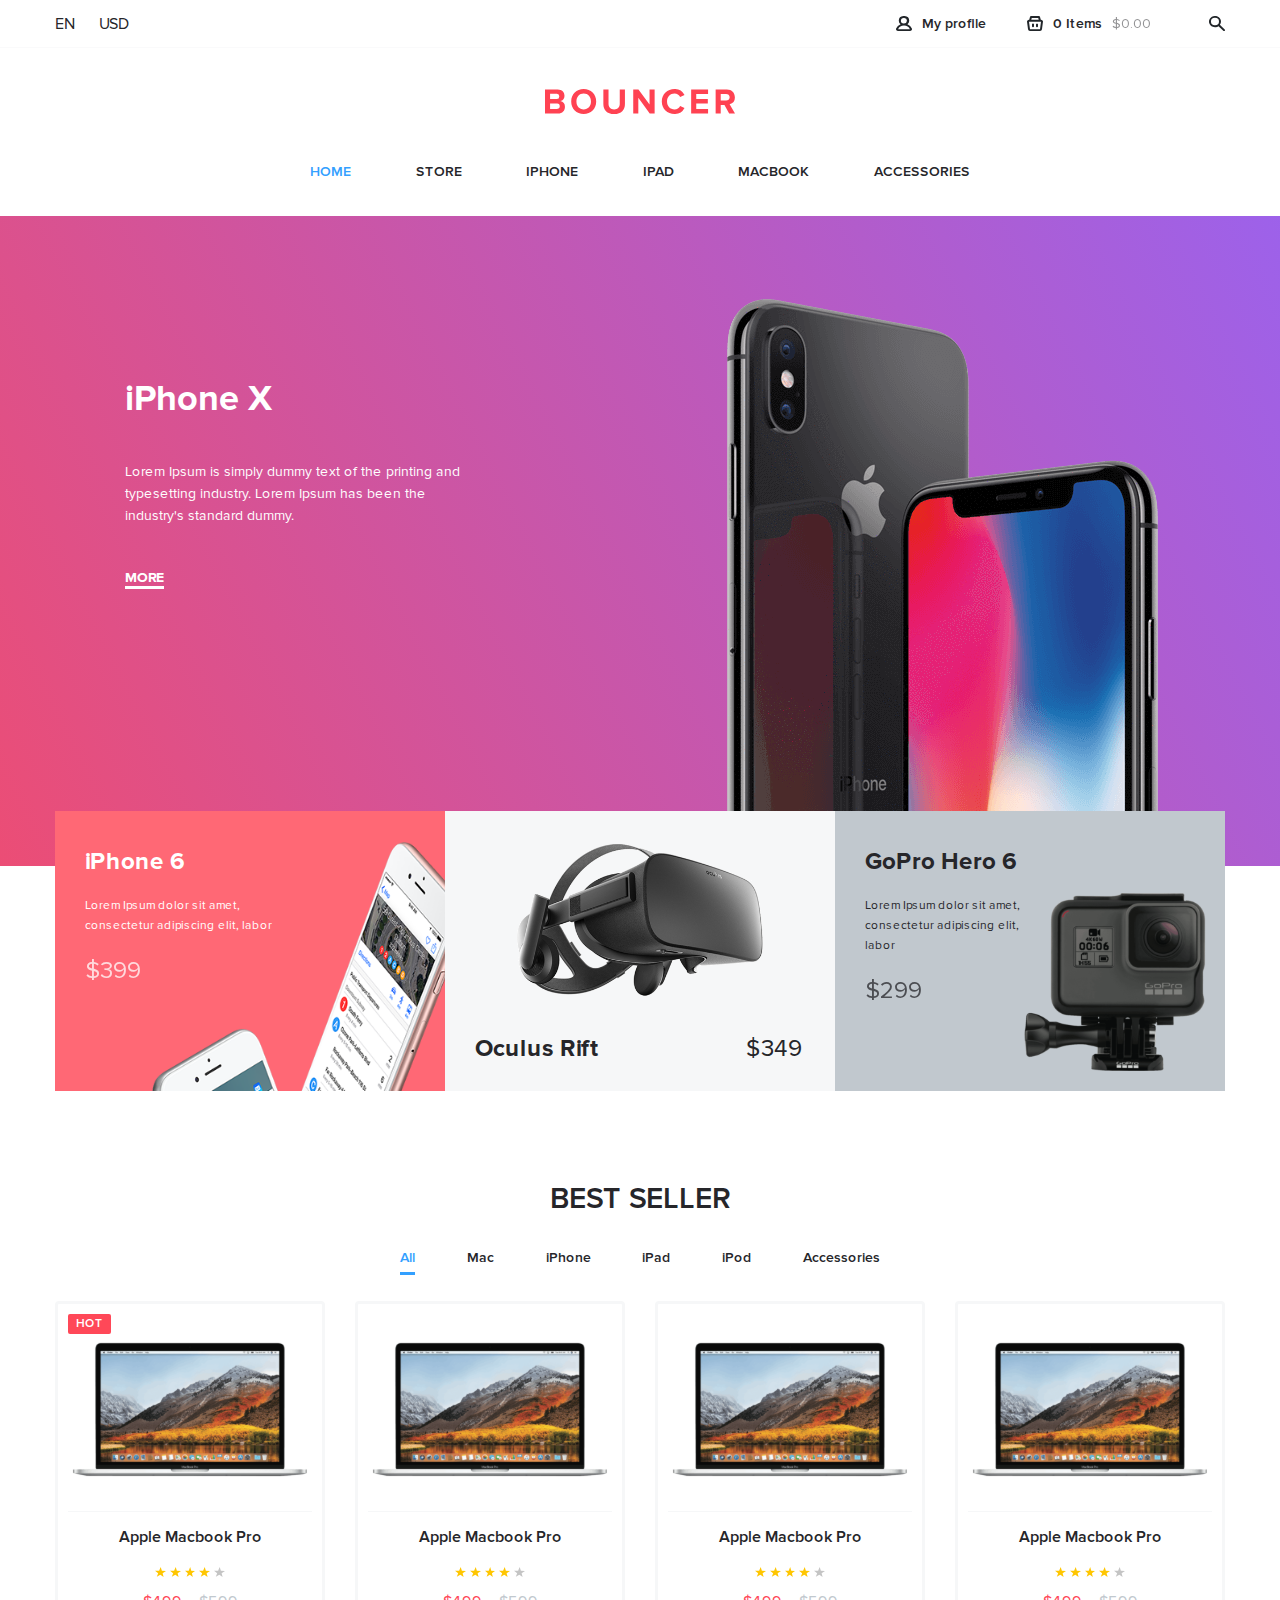
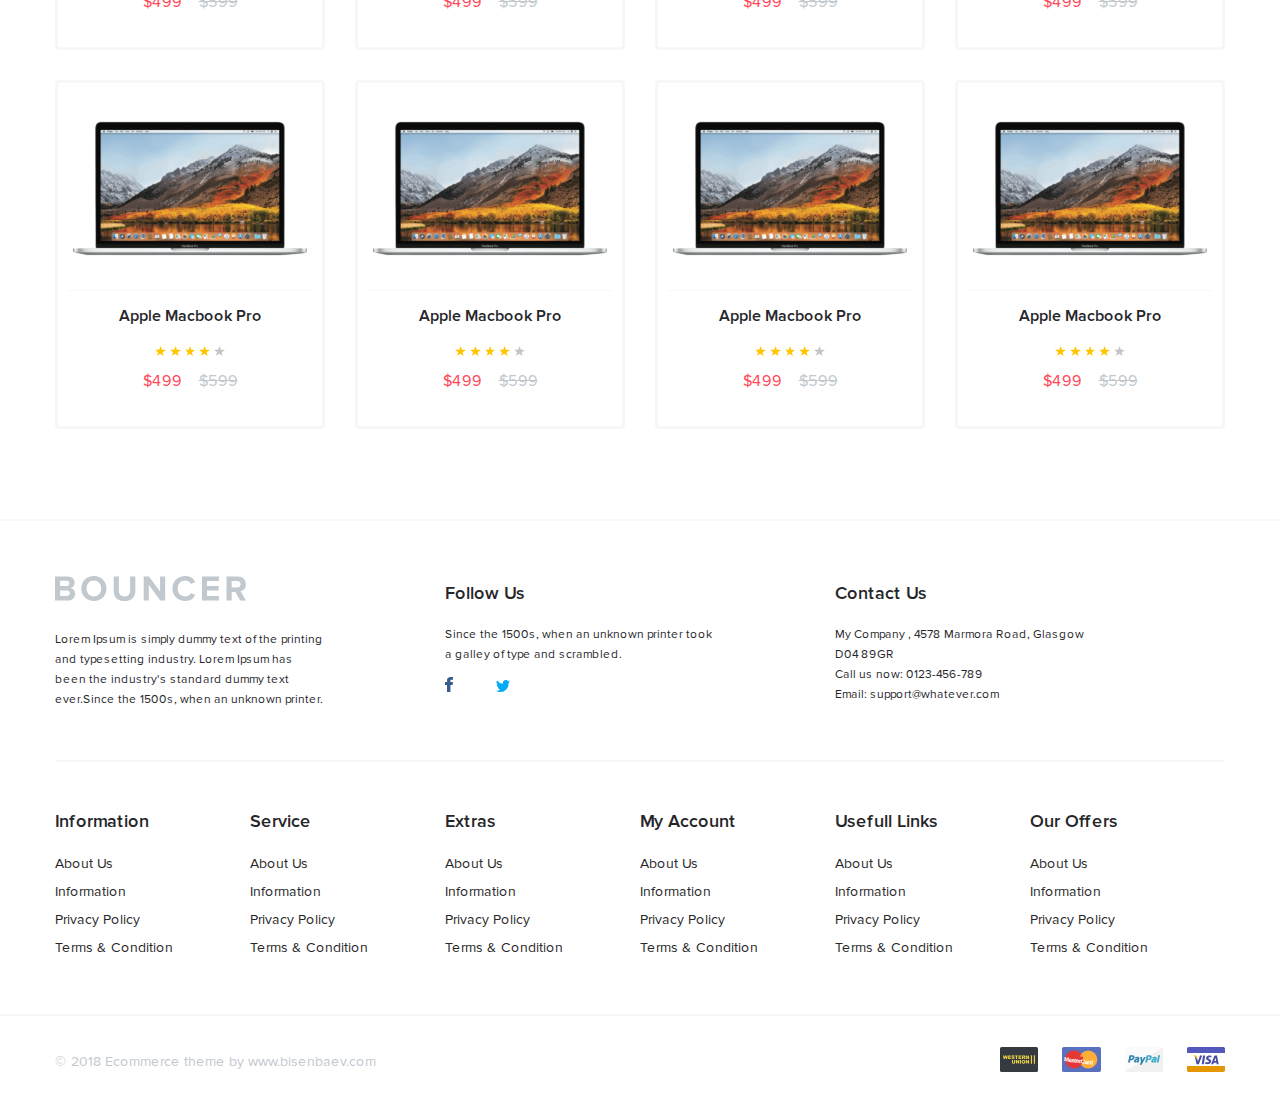
==== Bouncer/index.html @ 9f8bf2ad "bouncer done" ====
<!DOCTYPE html>
<html lang="en">

<head>
    <meta charset="UTF-8">
    <meta name="viewport" content="width=device-width, initial-scale=1.0">
    <meta http-equiv="X-UA-Compatible" content="ie=edge">
    <title>Bouncer</title>
    <link rel="stylesheet" href="styles/site.css">
</head>

<body>
    <header class="column-container">
        <div class="top-menu">
            <div class="container">
                <div class="left-controls">
                    <span class="dd">EN</span>
                    <span class="dd">USD</span>
                </div>
                <div class="right-controls flex-vertical-center">
                    <a href="#" class="profile-link flex-vertical-center font-semibold">
                        <img src="./img/Без названия (1).svg">
                        <span>My profile</span>
                    </a>
                    <div class="cart-controls flex-vertical-center">
                        <a href="#" class="cart-link flex-vertical-center font-semibold">
                            <img src="./img/Без названия (2).svg">
                            <span>0 Items</span>
                        </a>
                        <span class="cart-total">$0.00</span>
                    </div>
                    <img src="./img/Без названия.svg">
                </div>
            </div>
        </div>
        <div class="logo-and-nav-container column-container">
            <img src="./img/logo.svg" alt="">
            <nav class="flex-container">
                <a href="#" class="nav-link active">Home</a>
                <a href="#" class="nav-link">Store</a>
                <a href="#" class="nav-link">iPhone</a>
                <a href="#" class="nav-link">iPad</a>
                <a href="#" class="nav-link">MacBook</a>
                <a href="#" class="nav-link">Accessories</a>
            </nav>
        </div>
    </header>
    <section class="carousel-section">
        <div class="container flex-container">
            <div class="slide-description">
                <div class="slide-title">iPhone X</div>
                <div class="slide-text">Lorem Ipsum is simply dummy text of the printing and typesetting industry. Lorem
                    Ipsum has been the industry's standard dummy.</div>
                <a href="#" class="slide-link">MORE</a>
            </div>
            <img src="./img/mask group.svg" alt="">
        </div>
    </section>
    <section class="top-gadgets-section">
        <div class="container flex-container">
            <a href="#" class="gadget-card">
                <div class="card-title">iPhone 6</div>
                <div class="card-text">Lorem Ipsum dolor sit amet, consectetur adipiscing elit, labor</div>
                <div class="price">$399</div>
                <img class="card-image" src="./img/pic small.svg" alt="">
            </a>
            <a href="#" class="gadget-card">
                <img class="card-image" src="./img/oculus.svg" alt="">

                <div class="card-text">
                    <div class="card-title">Oculus Rift</div>
                    <div class="price">$349</div>
                </div>
            </a>
            <a href="#" class="gadget-card">
                <div class="card-title">GoPro Hero 6</div>
                <div class="card-text">Lorem Ipsum dolor sit amet, consectetur adipiscing elit, labor</div>
                <div class="price">$299</div>
                <img class="card-image" src="./img/gopro.svg" alt="">
            </a>
        </div>
    </section>
    <section class="best-seller-section">
        <div class="container">
            <div class="bs-title">Best Seller</div>
            <div class="bs-links">
                <a href="#" class="bs-link active">All</a>
                <a href="#" class="bs-link">Mac</a>
                <a href="#" class="bs-link">iPhone</a>
                <a href="#" class="bs-link">iPad</a>
                <a href="#" class="bs-link">iPod</a>
                <a href="#" class="bs-link">Accessories</a>
            </div>
            <div class="bs-products">
                <div class="product-card hot">
                    <div class="product-img-container">
                        <img class="product-img" src="./img/macbook.svg" alt="">
                        <div class="product-controls">
                            <button type="button" class="product-control">
                                <img src="./img/hearts.svg">
                            </button>
                            <button type="button" class="product-control">
                                <img src="./img/cart_2.svg">
                            </button>
                        </div>
                    </div>
                    <div class="product-name">Apple Macbook Pro</div>
                    <div class="rating">
                        <img src="./img/star_copy_4.svg" alt="" class="star active">
                        <img src="./img/star_copy_4.svg" alt="" class="star active">
                        <img src="./img/star_copy_4.svg" alt="" class="star active">
                        <img src="./img/star_copy_4.svg" alt="" class="star active">
                        <img src="./img/star_copy_4.svg" alt="" class="star">
                    </div>
                    <div class="price">
                        <span class="current-price">$499</span>
                        <span class="old-price">$599</span>
                    </div>
                </div>
                <div class="product-card">
                    <div class="product-img-container">
                        <img class="product-img" src="./img/macbook.svg" alt="">
                        <div class="product-controls">
                            <button type="button" class="product-control">
                                <img src="./img/hearts.svg">
                            </button>
                            <button type="button" class="product-control">
                                <img src="./img/cart_2.svg">
                            </button>
                        </div>
                    </div>
                    <div class="product-name">Apple Macbook Pro</div>
                    <div class="rating">
                        <img src="./img/star_copy_4.svg" alt="" class="star active">
                        <img src="./img/star_copy_4.svg" alt="" class="star active">
                        <img src="./img/star_copy_4.svg" alt="" class="star active">
                        <img src="./img/star_copy_4.svg" alt="" class="star active">
                        <img src="./img/star_copy_4.svg" alt="" class="star">
                    </div>
                    <div class="price">
                        <span class="current-price">$499</span>
                        <span class="old-price">$599</span>
                    </div>
                </div>
                <div class="product-card">
                    <div class="product-img-container">
                        <img class="product-img" src="./img/macbook.svg" alt="">
                        <div class="product-controls">
                            <button type="button" class="product-control">
                                <img src="./img/hearts.svg">
                            </button>
                            <button type="button" class="product-control">
                                <img src="./img/cart_2.svg">
                            </button>
                        </div>
                    </div>
                    <div class="product-name">Apple Macbook Pro</div>
                    <div class="rating">
                        <img src="./img/star_copy_4.svg" alt="" class="star active">
                        <img src="./img/star_copy_4.svg" alt="" class="star active">
                        <img src="./img/star_copy_4.svg" alt="" class="star active">
                        <img src="./img/star_copy_4.svg" alt="" class="star active">
                        <img src="./img/star_copy_4.svg" alt="" class="star">
                    </div>
                    <div class="price">
                        <span class="current-price">$499</span>
                        <span class="old-price">$599</span>
                    </div>
                </div>
                <div class="product-card">
                    <div class="product-img-container">
                        <img class="product-img" src="./img/macbook.svg" alt="">
                        <div class="product-controls">
                            <button type="button" class="product-control">
                                <img src="./img/hearts.svg">
                            </button>
                            <button type="button" class="product-control">
                                <img src="./img/cart_2.svg">
                            </button>
                        </div>
                    </div>
                    <div class="product-name">Apple Macbook Pro</div>
                    <div class="rating">
                        <img src="./img/star_copy_4.svg" alt="" class="star active">
                        <img src="./img/star_copy_4.svg" alt="" class="star active">
                        <img src="./img/star_copy_4.svg" alt="" class="star active">
                        <img src="./img/star_copy_4.svg" alt="" class="star active">
                        <img src="./img/star_copy_4.svg" alt="" class="star">
                    </div>
                    <div class="price">
                        <span class="current-price">$499</span>
                        <span class="old-price">$599</span>
                    </div>
                </div>
                <div class="product-card">
                    <div class="product-img-container">
                        <img class="product-img" src="./img/macbook.svg" alt="">
                        <div class="product-controls">
                            <button type="button" class="product-control">
                                <img src="./img/hearts.svg">
                            </button>
                            <button type="button" class="product-control">
                                <img src="./img/cart_2.svg">
                            </button>
                        </div>
                    </div>
                    <div class="product-name">Apple Macbook Pro</div>
                    <div class="rating">
                        <img src="./img/star_copy_4.svg" alt="" class="star active">
                        <img src="./img/star_copy_4.svg" alt="" class="star active">
                        <img src="./img/star_copy_4.svg" alt="" class="star active">
                        <img src="./img/star_copy_4.svg" alt="" class="star active">
                        <img src="./img/star_copy_4.svg" alt="" class="star">
                    </div>
                    <div class="price">
                        <span class="current-price">$499</span>
                        <span class="old-price">$599</span>
                    </div>
                </div>
                <div class="product-card">
                    <div class="product-img-container">
                        <img class="product-img" src="./img/macbook.svg" alt="">
                        <div class="product-controls">
                            <button type="button" class="product-control">
                                <img src="./img/hearts.svg">
                            </button>
                            <button type="button" class="product-control">
                                <img src="./img/cart_2.svg">
                            </button>
                        </div>
                    </div>
                    <div class="product-name">Apple Macbook Pro</div>
                    <div class="rating">
                        <img src="./img/star_copy_4.svg" alt="" class="star active">
                        <img src="./img/star_copy_4.svg" alt="" class="star active">
                        <img src="./img/star_copy_4.svg" alt="" class="star active">
                        <img src="./img/star_copy_4.svg" alt="" class="star active">
                        <img src="./img/star_copy_4.svg" alt="" class="star">
                    </div>
                    <div class="price">
                        <span class="current-price">$499</span>
                        <span class="old-price">$599</span>
                    </div>
                </div>
                <div class="product-card">
                    <div class="product-img-container">
                        <img class="product-img" src="./img/macbook.svg" alt="">
                        <div class="product-controls">
                            <button type="button" class="product-control">
                                <img src="./img/hearts.svg">
                            </button>
                            <button type="button" class="product-control">
                                <img src="./img/cart_2.svg">
                            </button>
                        </div>
                    </div>
                    <div class="product-name">Apple Macbook Pro</div>
                    <div class="rating">
                        <img src="./img/star_copy_4.svg" alt="" class="star active">
                        <img src="./img/star_copy_4.svg" alt="" class="star active">
                        <img src="./img/star_copy_4.svg" alt="" class="star active">
                        <img src="./img/star_copy_4.svg" alt="" class="star active">
                        <img src="./img/star_copy_4.svg" alt="" class="star">
                    </div>
                    <div class="price">
                        <span class="current-price">$499</span>
                        <span class="old-price">$599</span>
                    </div>
                </div>
                <div class="product-card">
                    <div class="product-img-container">
                        <img class="product-img" src="./img/macbook.svg" alt="">
                        <div class="product-controls">
                            <button type="button" class="product-control">
                                <img src="./img/hearts.svg">
                            </button>
                            <button type="button" class="product-control">
                                <img src="./img/cart_2.svg">
                            </button>
                        </div>
                    </div>
                    <div class="product-name">Apple Macbook Pro</div>
                    <div class="rating">
                        <img src="./img/star_copy_4.svg" alt="" class="star active">
                        <img src="./img/star_copy_4.svg" alt="" class="star active">
                        <img src="./img/star_copy_4.svg" alt="" class="star active">
                        <img src="./img/star_copy_4.svg" alt="" class="star active">
                        <img src="./img/star_copy_4.svg" alt="" class="star">
                    </div>
                    <div class="price">
                        <span class="current-price">$499</span>
                        <span class="old-price">$599</span>
                    </div>
                </div>
            </div>
        </div>
    </section>
    <footer class="footer">
        <div class="container">
        <div class="footer-general">
            <div class="footer-general-item">
                <img src="./img/logogrey.svg" alt="">
                <p class="item-text">Lorem Ipsum is simply dummy text of the printing and typesetting industry. Lorem Ipsum has been the industry's standard dummy text ever.Since the 1500s, when an unknown printer.</p>
            </div>
            <div class="footer-general-item">
                <span class="footer-title">Follow Us</span>
                <p class="item-text">Since the 1500s, when an unknown printer took a galley of type and scrambled.</p>
                <img class="social-icon" src="./img/facebook.svg" alt="">
                <img class="social-icon" src="./img/twitter.svg" alt="">
            </div>
            <div class="footer-general-item">
                <span class="footer-title">Contact Us</span>
                <p class="item-text">My Company , 4578 Marmora Road, Glasgow <br>
                        D04 89GR <br>
                        Call us now: 0123-456-789 <br>
                        Email: support@whatever.com</p>
            </div>
        </div>
        <div class="footer-links">
            <div class="link-column">
                <div class="column-title">Information</div>
                <div class="column-links">
                    <a href="#">About Us</a>
                    <a href="#">Information</a>
                    <a href="#">Privacy Policy</a>
                    <a href="#">Terms & Condition</a>
                </div>
            </div>
            <div class="link-column">
                <div class="column-title">Service</div>
                <div class="column-links">
                        <a href="#">About Us</a>
                        <a href="#">Information</a>
                        <a href="#">Privacy Policy</a>
                        <a href="#">Terms & Condition</a>
                    </div>
            </div>
            <div class="link-column">
                <div class="column-title">Extras</div>
                <div class="column-links">
                        <a href="#">About Us</a>
                        <a href="#">Information</a>
                        <a href="#">Privacy Policy</a>
                        <a href="#">Terms & Condition</a>
                    </div>
            </div>
            <div class="link-column">
                <div class="column-title">My Account</div>
                <div class="column-links">
                        <a href="#">About Us</a>
                        <a href="#">Information</a>
                        <a href="#">Privacy Policy</a>
                        <a href="#">Terms & Condition</a>
                    </div>
            </div>
            <div class="link-column">
                <div class="column-title">Usefull Links</div>
                <div class="column-links">
                        <a href="#">About Us</a>
                        <a href="#">Information</a>
                        <a href="#">Privacy Policy</a>
                        <a href="#">Terms & Condition</a>
                    </div>
            </div>
            <div class="link-column">
                <div class="column-title">Our Offers</div>
                <div class="column-links">
                        <a href="#">About Us</a>
                        <a href="#">Information</a>
                        <a href="#">Privacy Policy</a>
                        <a href="#">Terms & Condition</a>
                    </div>
            </div>
        
        
        </div>
    </div>
    </footer>

    <div class="credits">
        <div class="container credits-container">
            <span class="copyright">© 2018 Ecommerce theme by www.bisenbaev.com</span>
            <div class="pay-logos">
                <img src="./img/Western-union.svg">
                <img src="./img/Master Card.svg">
                <img src="./img/Paypal.svg">
                <img src="./img/Visa.svg">
            </div>
        </div>
    </div>
</body>

</html>
---- Bouncer/styles/site.css ----
@font-face {
  font-family: 'Proxima Nova Rg';
  src: url("../fonts/ProximaNova-Regular.eot");
  src: local("Proxima Nova Regular"), local("ProximaNova-Regular"), url("../fonts/ProximaNova-Regular.eot?#iefix") format("embedded-opentype"), url("../fonts/ProximaNova-Regular.woff") format("woff"), url("../fonts/fonts/ProximaNova-Regular.ttf") format("truetype");
  font-weight: normal;
  font-style: normal;
}

@font-face {
  font-family: 'Proxima Nova Rg';
  src: url("../fonts/ProximaNova-Semibold.eot");
  src: local("Proxima Nova Semibold"), local("ProximaNova-Semibold"), url("../fonts/ProximaNova-Semibold.eot?#iefix") format("embedded-opentype"), url("../fonts/ProximaNova-Semibold.woff") format("woff"), url("../fonts/ProximaNova-Semibold.ttf") format("truetype");
  font-weight: 600;
  font-style: normal;
}

@font-face {
  font-family: 'Proxima Nova Rg';
  src: url("../fonts/ProximaNova-Bold.eot");
  src: local("Proxima Nova Condensed Bold"), local("ProximaNova-Bold"), url("../fonts/ProximaNova-Bold.eot?#iefix") format("embedded-opentype"), url("../fonts/ProximaNova-Bold.woff") format("woff"), url("../fonts/ProximaNova-Bold.ttf") format("truetype");
  font-weight: bold;
  font-style: normal;
}

* {
  -webkit-box-sizing: border-box;
          box-sizing: border-box;
}

.container {
  max-width: 1170px;
  margin: 0 auto;
}

body {
  font-family: 'Proxima Nova Rg';
  margin: 0;
  color: #26262A;
}

.font-bold, .carousel-section .slide-title, .carousel-section .slide-link, .gadget-card:nth-child(2n) .card-text .card-title, .gadget-card .card-title {
  font-weight: bold;
}

.font-semibold, .nav-link, .bs-title, .bs-link, .product-card.hot:after, .product-card .product-name, .footer-title, .column-title {
  font-weight: 600;
}

.flex-container, .column-container, .flex-vertical-center {
  display: -webkit-box;
  display: -ms-flexbox;
  display: flex;
}

.column-container {
  -webkit-box-orient: vertical;
  -webkit-box-direction: normal;
      -ms-flex-direction: column;
          flex-direction: column;
}

.flex-vertical-center {
  -webkit-box-align: center;
      -ms-flex-align: center;
          align-items: center;
}

header {
  height: 216px;
}

.top-menu {
  height: 48px;
  border-bottom: 1px solid #FAFAFB;
}

.top-menu .container {
  display: -webkit-box;
  display: -ms-flexbox;
  display: flex;
  -webkit-box-pack: justify;
      -ms-flex-pack: justify;
          justify-content: space-between;
  -webkit-box-align: center;
      -ms-flex-align: center;
          align-items: center;
  height: 100%;
}

.top-menu .dd:first-child {
  margin-right: 20px;
}

.profile-link,
.cart-link {
  font-size: 14px;
  text-decoration: none;
  color: #26262A;
  margin-right: 41px;
}

.profile-link > img,
.cart-link > img {
  margin-right: 10px;
}

.cart-controls {
  margin-right: 58px;
}

.cart-link {
  margin-right: 0;
}

.cart-total {
  opacity: .5;
  margin-left: 10px;
  font-size: 14px;
}

.logo-and-nav-container {
  -webkit-box-flex: 1;
      -ms-flex-positive: 1;
          flex-grow: 1;
  -webkit-box-align: center;
      -ms-flex-align: center;
          align-items: center;
  -webkit-box-pack: justify;
      -ms-flex-pack: justify;
          justify-content: space-between;
  padding-top: 41px;
  padding-bottom: 36px;
}

nav {
  width: 660px;
  -webkit-box-pack: justify;
      -ms-flex-pack: justify;
          justify-content: space-between;
}

.nav-link {
  text-decoration: none;
  text-transform: uppercase;
  font-size: 14px;
  color: #26262A;
}

.nav-link.active, .nav-link:hover {
  color: #33A0FF;
}

@font-face {
  font-family: 'Proxima Nova Rg';
  src: url("../fonts/ProximaNova-Regular.eot");
  src: local("Proxima Nova Regular"), local("ProximaNova-Regular"), url("../fonts/ProximaNova-Regular.eot?#iefix") format("embedded-opentype"), url("../fonts/ProximaNova-Regular.woff") format("woff"), url("../fonts/fonts/ProximaNova-Regular.ttf") format("truetype");
  font-weight: normal;
  font-style: normal;
}

@font-face {
  font-family: 'Proxima Nova Rg';
  src: url("../fonts/ProximaNova-Semibold.eot");
  src: local("Proxima Nova Semibold"), local("ProximaNova-Semibold"), url("../fonts/ProximaNova-Semibold.eot?#iefix") format("embedded-opentype"), url("../fonts/ProximaNova-Semibold.woff") format("woff"), url("../fonts/ProximaNova-Semibold.ttf") format("truetype");
  font-weight: 600;
  font-style: normal;
}

@font-face {
  font-family: 'Proxima Nova Rg';
  src: url("../fonts/ProximaNova-Bold.eot");
  src: local("Proxima Nova Condensed Bold"), local("ProximaNova-Bold"), url("../fonts/ProximaNova-Bold.eot?#iefix") format("embedded-opentype"), url("../fonts/ProximaNova-Bold.woff") format("woff"), url("../fonts/ProximaNova-Bold.ttf") format("truetype");
  font-weight: bold;
  font-style: normal;
}

* {
  -webkit-box-sizing: border-box;
          box-sizing: border-box;
}

.container {
  max-width: 1170px;
  margin: 0 auto;
}

body {
  font-family: 'Proxima Nova Rg';
  margin: 0;
  color: #26262A;
}

.font-bold, .carousel-section .slide-title, .carousel-section .slide-link, .gadget-card:nth-child(2n) .card-text .card-title, .gadget-card .card-title {
  font-weight: bold;
}

.font-semibold, .nav-link, .bs-title, .bs-link, .product-card.hot:after, .product-card .product-name, .footer-title, .column-title {
  font-weight: 600;
}

.flex-container, .column-container, .flex-vertical-center {
  display: -webkit-box;
  display: -ms-flexbox;
  display: flex;
}

.column-container {
  -webkit-box-orient: vertical;
  -webkit-box-direction: normal;
      -ms-flex-direction: column;
          flex-direction: column;
}

.flex-vertical-center {
  -webkit-box-align: center;
      -ms-flex-align: center;
          align-items: center;
}

.carousel-section {
  height: 650px;
  background-image: linear-gradient(63deg, #ff4858 -25%, #8f65ff 118%);
}

.carousel-section .container {
  -webkit-box-pack: justify;
      -ms-flex-pack: justify;
          justify-content: space-between;
  padding-left: 70px;
  padding-right: 35px;
}

.carousel-section .slide-description {
  padding-top: 161px;
  color: white;
}

.carousel-section .slide-title {
  font-size: 36px;
}

.carousel-section .slide-text {
  margin: 40px 0;
  line-height: 22px;
  font-size: 14px;
}

.carousel-section .slide-link {
  text-decoration: none;
  line-height: 22px;
  font-size: 14px;
  color: white;
  border-bottom: 3px solid white;
}

@font-face {
  font-family: 'Proxima Nova Rg';
  src: url("../fonts/ProximaNova-Regular.eot");
  src: local("Proxima Nova Regular"), local("ProximaNova-Regular"), url("../fonts/ProximaNova-Regular.eot?#iefix") format("embedded-opentype"), url("../fonts/ProximaNova-Regular.woff") format("woff"), url("../fonts/fonts/ProximaNova-Regular.ttf") format("truetype");
  font-weight: normal;
  font-style: normal;
}

@font-face {
  font-family: 'Proxima Nova Rg';
  src: url("../fonts/ProximaNova-Semibold.eot");
  src: local("Proxima Nova Semibold"), local("ProximaNova-Semibold"), url("../fonts/ProximaNova-Semibold.eot?#iefix") format("embedded-opentype"), url("../fonts/ProximaNova-Semibold.woff") format("woff"), url("../fonts/ProximaNova-Semibold.ttf") format("truetype");
  font-weight: 600;
  font-style: normal;
}

@font-face {
  font-family: 'Proxima Nova Rg';
  src: url("../fonts/ProximaNova-Bold.eot");
  src: local("Proxima Nova Condensed Bold"), local("ProximaNova-Bold"), url("../fonts/ProximaNova-Bold.eot?#iefix") format("embedded-opentype"), url("../fonts/ProximaNova-Bold.woff") format("woff"), url("../fonts/ProximaNova-Bold.ttf") format("truetype");
  font-weight: bold;
  font-style: normal;
}

* {
  -webkit-box-sizing: border-box;
          box-sizing: border-box;
}

.container {
  max-width: 1170px;
  margin: 0 auto;
}

body {
  font-family: 'Proxima Nova Rg';
  margin: 0;
  color: #26262A;
}

.font-bold, .carousel-section .slide-title, .carousel-section .slide-link, .gadget-card:nth-child(2n) .card-text .card-title, .gadget-card .card-title {
  font-weight: bold;
}

.font-semibold, .nav-link, .bs-title, .bs-link, .product-card.hot:after, .product-card .product-name, .footer-title, .column-title {
  font-weight: 600;
}

.flex-container, .column-container, .flex-vertical-center {
  display: -webkit-box;
  display: -ms-flexbox;
  display: flex;
}

.column-container {
  -webkit-box-orient: vertical;
  -webkit-box-direction: normal;
      -ms-flex-direction: column;
          flex-direction: column;
}

.flex-vertical-center {
  -webkit-box-align: center;
      -ms-flex-align: center;
          align-items: center;
}

.top-gadgets-section {
  margin-top: -55px;
}

.top-gadgets-section .container {
  -webkit-box-pack: center;
      -ms-flex-pack: center;
          justify-content: center;
}

.gadget-card {
  width: 390px;
  height: 280px;
  background-color: #F6F7F8;
  color: #26262A;
  text-decoration: none;
  padding-top: 36px;
  padding-left: 30px;
  position: relative;
}

.gadget-card:first-child {
  background-color: #FF6875;
  color: white;
}

.gadget-card:first-child .card-text {
  width: 220px;
}

.gadget-card:first-child .card-image {
  position: absolute;
  right: 0;
  bottom: 0;
}

.gadget-card:first-child .price {
  opacity: .75;
}

.gadget-card:nth-child(2n) .card-image {
  position: absolute;
  right: 34px;
  top: -52px;
}

.gadget-card:nth-child(2n) .card-text {
  position: absolute;
  bottom: 12px;
  left: 30px;
  display: -webkit-box;
  display: -ms-flexbox;
  display: flex;
  right: 33px;
}

.gadget-card:nth-child(2n) .card-text .price {
  margin-left: auto;
}

.gadget-card:last-child {
  background-color: #C1C8CE;
}

.gadget-card:last-child .card-text {
  width: 160px;
}

.gadget-card:last-child .price {
  opacity: .75;
}

.gadget-card:last-child .card-image {
  position: absolute;
  left: 144px;
  bottom: 20px;
}

.gadget-card .card-title {
  font-size: 24px;
}

.gadget-card .card-text {
  font-size: 12px;
  line-height: 20px;
  margin: 20px 0;
}

.gadget-card .price {
  font-size: 24px;
}

@font-face {
  font-family: 'Proxima Nova Rg';
  src: url("../fonts/ProximaNova-Regular.eot");
  src: local("Proxima Nova Regular"), local("ProximaNova-Regular"), url("../fonts/ProximaNova-Regular.eot?#iefix") format("embedded-opentype"), url("../fonts/ProximaNova-Regular.woff") format("woff"), url("../fonts/fonts/ProximaNova-Regular.ttf") format("truetype");
  font-weight: normal;
  font-style: normal;
}

@font-face {
  font-family: 'Proxima Nova Rg';
  src: url("../fonts/ProximaNova-Semibold.eot");
  src: local("Proxima Nova Semibold"), local("ProximaNova-Semibold"), url("../fonts/ProximaNova-Semibold.eot?#iefix") format("embedded-opentype"), url("../fonts/ProximaNova-Semibold.woff") format("woff"), url("../fonts/ProximaNova-Semibold.ttf") format("truetype");
  font-weight: 600;
  font-style: normal;
}

@font-face {
  font-family: 'Proxima Nova Rg';
  src: url("../fonts/ProximaNova-Bold.eot");
  src: local("Proxima Nova Condensed Bold"), local("ProximaNova-Bold"), url("../fonts/ProximaNova-Bold.eot?#iefix") format("embedded-opentype"), url("../fonts/ProximaNova-Bold.woff") format("woff"), url("../fonts/ProximaNova-Bold.ttf") format("truetype");
  font-weight: bold;
  font-style: normal;
}

* {
  -webkit-box-sizing: border-box;
          box-sizing: border-box;
}

.container {
  max-width: 1170px;
  margin: 0 auto;
}

body {
  font-family: 'Proxima Nova Rg';
  margin: 0;
  color: #26262A;
}

.font-bold, .carousel-section .slide-title, .carousel-section .slide-link, .gadget-card:nth-child(2n) .card-text .card-title, .gadget-card .card-title {
  font-weight: bold;
}

.font-semibold, .nav-link, .bs-title, .bs-link, .product-card.hot:after, .product-card .product-name, .footer-title, .column-title {
  font-weight: 600;
}

.flex-container, .column-container, .flex-vertical-center {
  display: -webkit-box;
  display: -ms-flexbox;
  display: flex;
}

.column-container {
  -webkit-box-orient: vertical;
  -webkit-box-direction: normal;
      -ms-flex-direction: column;
          flex-direction: column;
}

.flex-vertical-center {
  -webkit-box-align: center;
      -ms-flex-align: center;
          align-items: center;
}

.best-seller-section {
  margin: 90px 0;
}

.bs-title {
  font-size: 30px;
  line-height: 36px;
  text-transform: uppercase;
  text-align: center;
  margin-bottom: 27px;
}

.bs-links {
  width: 480px;
  text-align: center;
  margin: 0 auto 26px;
  display: -webkit-box;
  display: -ms-flexbox;
  display: flex;
  -webkit-box-pack: justify;
      -ms-flex-pack: justify;
          justify-content: space-between;
}

.bs-link {
  color: #26262A;
  font-size: 14px;
  line-height: 2;
  text-decoration: none;
}

.bs-link.active, .bs-link:hover {
  color: #33A0FF;
  border-bottom: 3px solid #33A0FF;
}

.bs-products {
  display: -ms-grid;
  display: grid;
  -ms-grid-columns: (270px)[4];
      grid-template-columns: repeat(4, 270px);
  grid-auto-rows: 349px;
  grid-gap: 30px;
}

.product-card {
  border: 3px solid #f6f7f8;
  border-radius: 4px;
  padding: 10px;
  text-align: center;
  position: relative;
}

.product-card.hot:after {
  content: 'Hot';
  position: absolute;
  top: 10px;
  left: 10px;
  display: -webkit-inline-box;
  display: -ms-inline-flexbox;
  display: inline-flex;
  -webkit-box-align: center;
      -ms-flex-align: center;
          align-items: center;
  -webkit-box-pack: center;
      -ms-flex-pack: center;
          justify-content: center;
  background: #ff4858;
  color: #fff;
  text-transform: uppercase;
  font-size: 12px;
  line-height: 1.67;
  border-radius: 2px;
  padding: 0 8px;
}

.product-card .product-img-container {
  position: relative;
  padding: 19px 0 20px;
  border-bottom: 1px solid #f6f7f8;
}

.product-card .product-img-container .product-controls {
  opacity: 0;
  position: absolute;
  top: 0;
  left: 0;
  bottom: 0;
  right: 0;
  display: -webkit-box;
  display: -ms-flexbox;
  display: flex;
  -webkit-box-pack: center;
      -ms-flex-pack: center;
          justify-content: center;
  -webkit-box-align: center;
      -ms-flex-align: center;
          align-items: center;
}

.product-card .product-img-container .product-controls .product-control {
  cursor: pointer;
  border: 2px solid rgba(51, 160, 255, 0.25);
  background: none;
  width: 46px;
  height: 46px;
  border-radius: 50%;
  display: -webkit-inline-box;
  display: -ms-inline-flexbox;
  display: inline-flex;
  -webkit-box-align: center;
      -ms-flex-align: center;
          align-items: center;
  -webkit-box-pack: center;
      -ms-flex-pack: center;
          justify-content: center;
}

.product-card .product-img-container .product-controls .product-control + .product-control {
  margin-left: 10px;
}

.product-card .product-img-container:hover .product-img {
  opacity: 0.1;
}

.product-card .product-img-container:hover .product-controls {
  opacity: 1;
}

.product-card .product-name {
  padding: 15px 0px;
}

.product-card .star:not(.active) {
  -webkit-filter: grayscale(1);
          filter: grayscale(1);
}

.product-card .price {
  font-size: 16px;
  line-height: 21px;
  padding: 10px 0;
}

.product-card .price .current-price {
  color: #ff4858;
}

.product-card .price .old-price {
  color: #c1c8ce;
  text-decoration: line-through;
  margin-left: 13px;
}

@font-face {
  font-family: 'Proxima Nova Rg';
  src: url("../fonts/ProximaNova-Regular.eot");
  src: local("Proxima Nova Regular"), local("ProximaNova-Regular"), url("../fonts/ProximaNova-Regular.eot?#iefix") format("embedded-opentype"), url("../fonts/ProximaNova-Regular.woff") format("woff"), url("../fonts/fonts/ProximaNova-Regular.ttf") format("truetype");
  font-weight: normal;
  font-style: normal;
}

@font-face {
  font-family: 'Proxima Nova Rg';
  src: url("../fonts/ProximaNova-Semibold.eot");
  src: local("Proxima Nova Semibold"), local("ProximaNova-Semibold"), url("../fonts/ProximaNova-Semibold.eot?#iefix") format("embedded-opentype"), url("../fonts/ProximaNova-Semibold.woff") format("woff"), url("../fonts/ProximaNova-Semibold.ttf") format("truetype");
  font-weight: 600;
  font-style: normal;
}

@font-face {
  font-family: 'Proxima Nova Rg';
  src: url("../fonts/ProximaNova-Bold.eot");
  src: local("Proxima Nova Condensed Bold"), local("ProximaNova-Bold"), url("../fonts/ProximaNova-Bold.eot?#iefix") format("embedded-opentype"), url("../fonts/ProximaNova-Bold.woff") format("woff"), url("../fonts/ProximaNova-Bold.ttf") format("truetype");
  font-weight: bold;
  font-style: normal;
}

* {
  -webkit-box-sizing: border-box;
          box-sizing: border-box;
}

.container {
  max-width: 1170px;
  margin: 0 auto;
}

body {
  font-family: 'Proxima Nova Rg';
  margin: 0;
  color: #26262A;
}

.font-bold, .carousel-section .slide-title, .carousel-section .slide-link, .gadget-card:nth-child(2n) .card-text .card-title, .gadget-card .card-title {
  font-weight: bold;
}

.font-semibold, .nav-link, .bs-title, .bs-link, .product-card.hot:after, .product-card .product-name, .footer-title, .column-title {
  font-weight: 600;
}

.flex-container, .column-container, .flex-vertical-center {
  display: -webkit-box;
  display: -ms-flexbox;
  display: flex;
}

.column-container {
  -webkit-box-orient: vertical;
  -webkit-box-direction: normal;
      -ms-flex-direction: column;
          flex-direction: column;
}

.flex-vertical-center {
  -webkit-box-align: center;
      -ms-flex-align: center;
          align-items: center;
}

.footer {
  border: 2px solid #f6f7f8;
  border-left: none;
  border-right: none;
  padding: 55px 0px 0;
}

.footer-general {
  display: -webkit-box;
  display: -ms-flexbox;
  display: flex;
  padding-bottom: 38px;
  border-bottom: 2px solid #f6f7f8;
}

.footer-general-item {
  -webkit-box-flex: 1;
      -ms-flex: 1 1;
          flex: 1 1;
}

.footer-general-item .item-text {
  width: 268px;
  font-size: 12px;
  line-height: 20px;
  margin-top: 24px;
}

.footer-title {
  display: -webkit-box;
  display: -ms-flexbox;
  display: flex;
  height: 25px;
  -webkit-box-align: end;
      -ms-flex-align: end;
          align-items: flex-end;
  font-size: 18px;
  line-height: 0.85;
}

.social-icon + .social-icon {
  margin-left: 39px;
}

.column-title {
  font-size: 18px;
  line-height: 28px;
  margin-bottom: 22px;
}

.column-links {
  display: -webkit-box;
  display: -ms-flexbox;
  display: flex;
  -webkit-box-orient: vertical;
  -webkit-box-direction: normal;
      -ms-flex-direction: column;
          flex-direction: column;
}

.column-links > a {
  font-size: 14px;
  margin-bottom: 14px;
  line-height: 1;
  text-decoration: none;
  color: #262626;
}

.footer-links {
  display: -webkit-box;
  display: -ms-flexbox;
  display: flex;
  -webkit-box-align: start;
      -ms-flex-align: start;
          align-items: flex-start;
  padding: 45px 0px;
}

.link-column {
  -webkit-box-flex: 1;
      -ms-flex: 1 1;
          flex: 1 1;
}

.credits-container {
  display: -webkit-box;
  display: -ms-flexbox;
  display: flex;
  height: 92px;
  -webkit-box-align: center;
      -ms-flex-align: center;
          align-items: center;
  -webkit-box-pack: justify;
      -ms-flex-pack: justify;
          justify-content: space-between;
}

.pay-logos img {
  margin-left: 20px;
}

.copyright {
  font-size: 14px;
  color: #c1c8ce;
}
/*# sourceMappingURL=site.css.map */
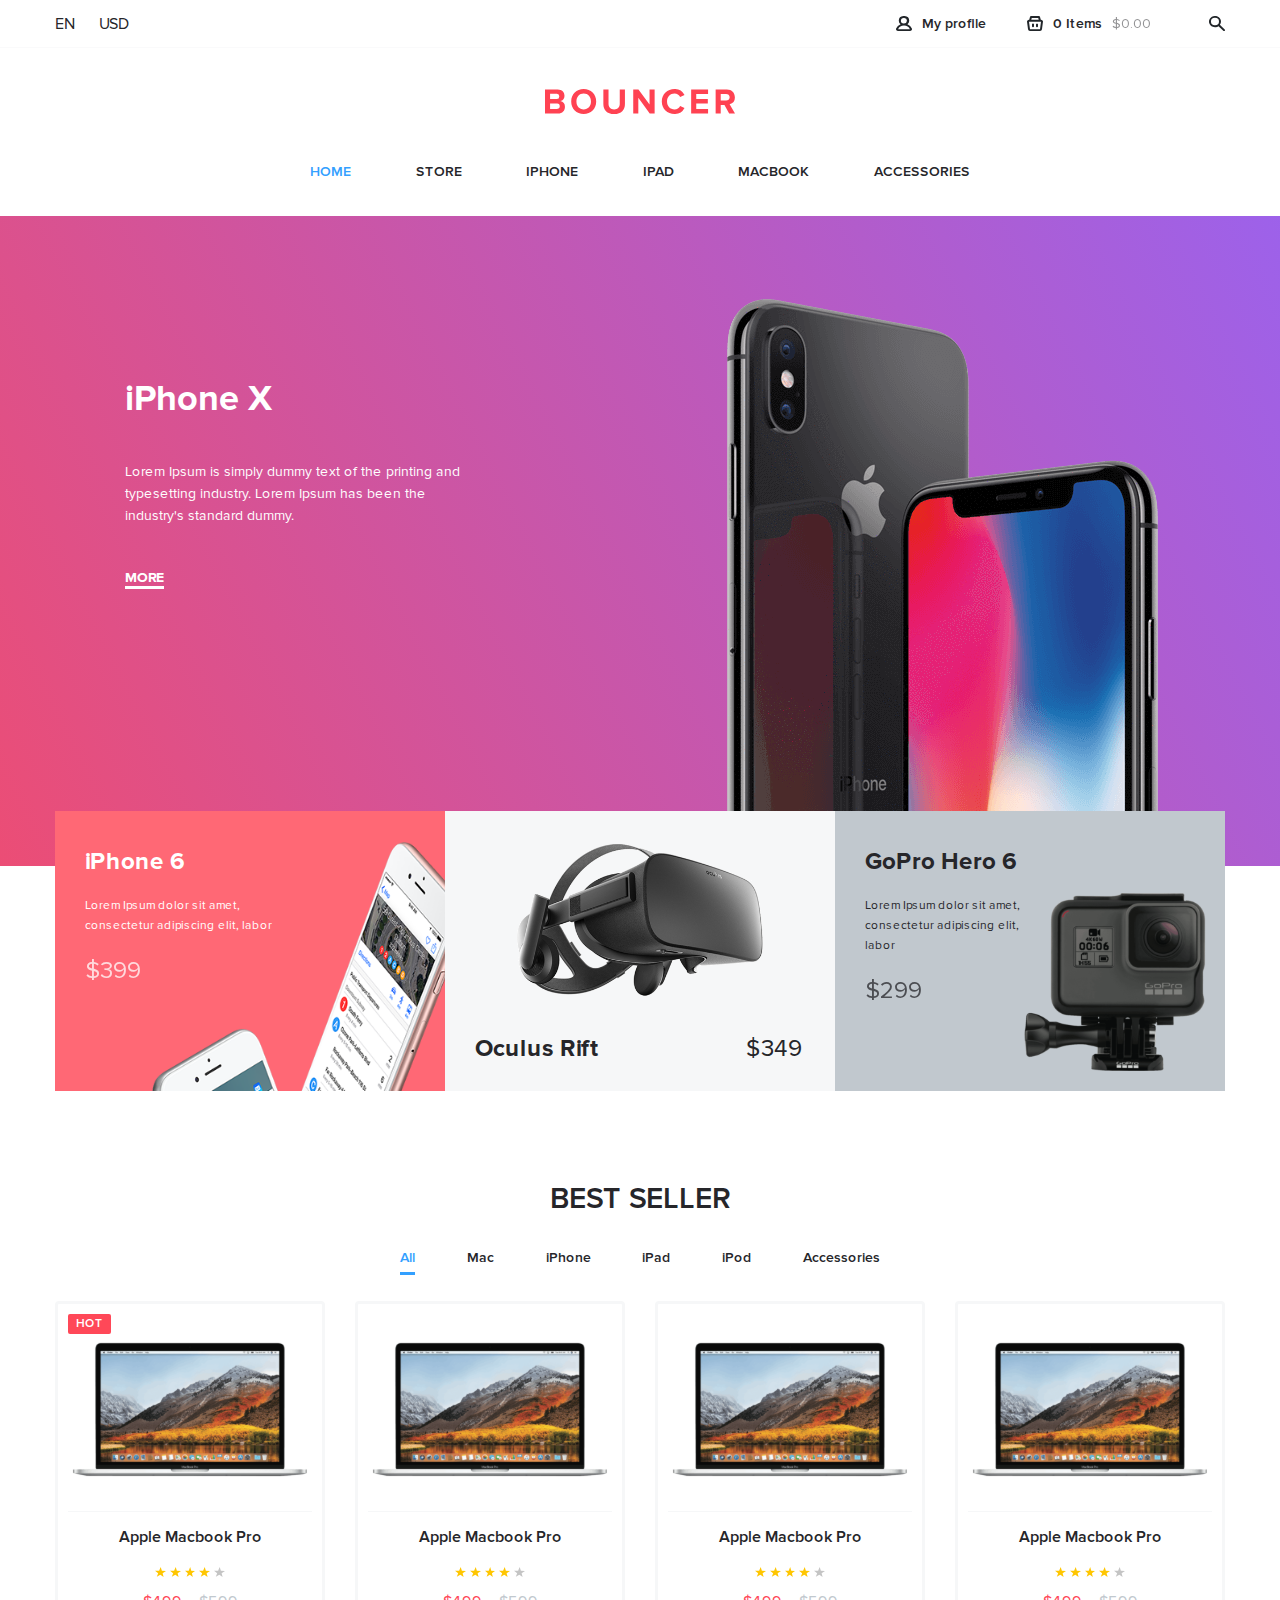
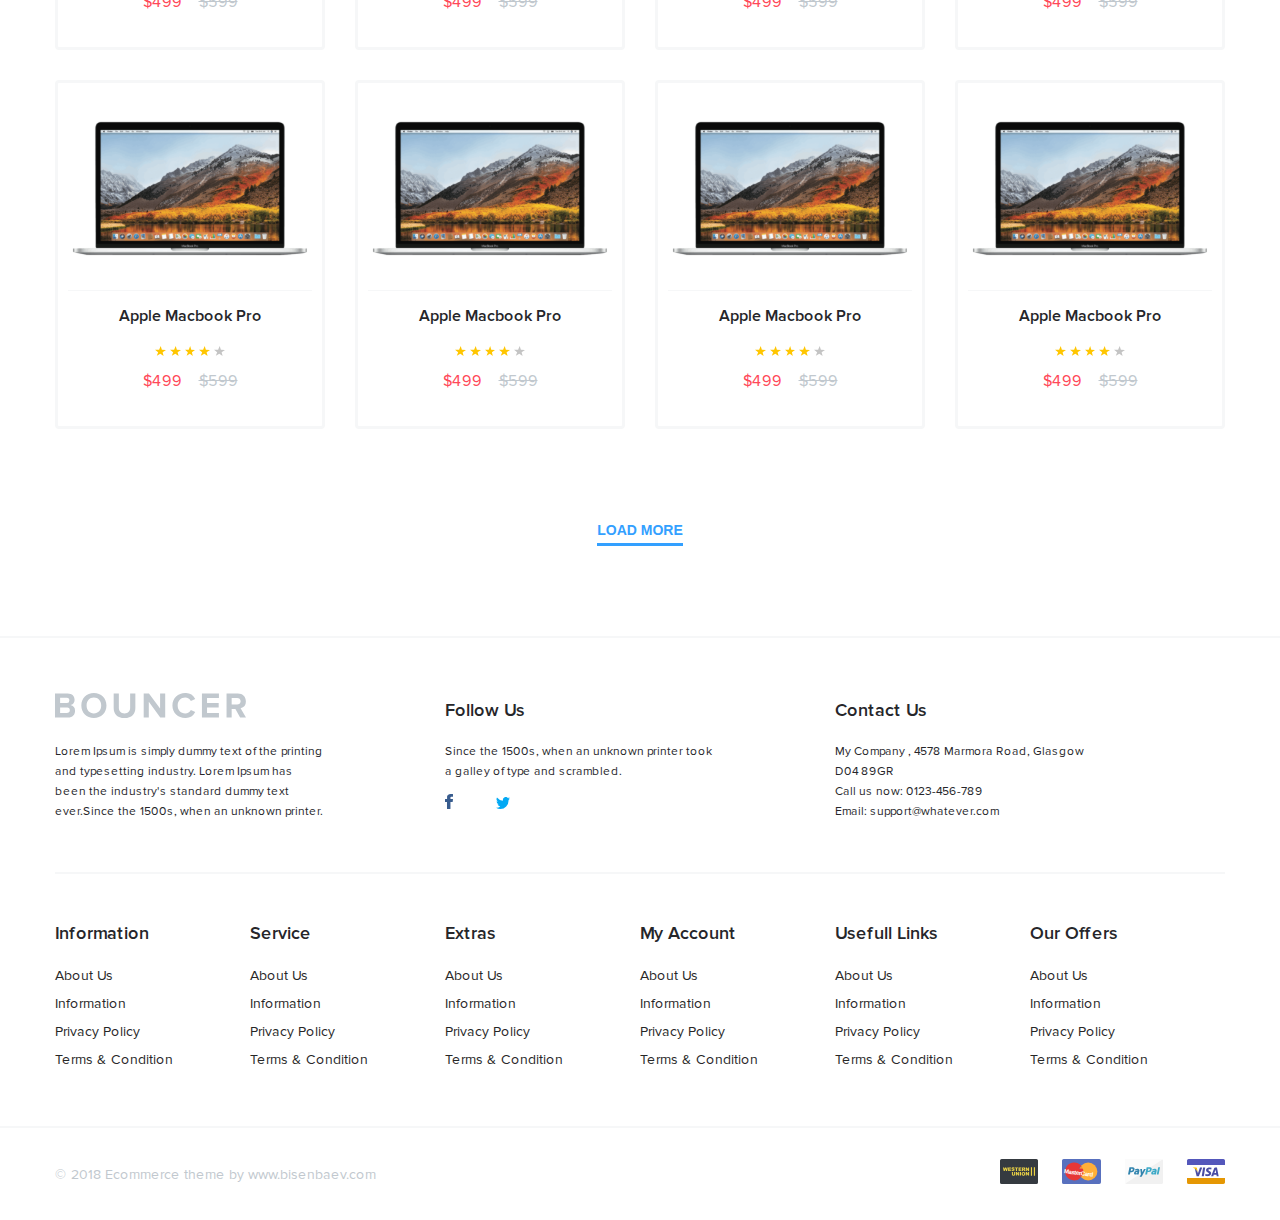
==== commit 8e9cc569: "fix" ====
--- a/Bouncer/index.html
+++ b/Bouncer/index.html
@@ -293,27 +293,35 @@
                     </div>
                 </div>
             </div>
+            <div class="more">
+                <button class= "loadmore" type="button">Load more</button>
+            </div>
         </div>
     </section>
     <footer class="footer">
         <div class="container">
-        <div class="footer-general">
-            <div class="footer-general-item">
-                <img src="./img/logogrey.svg" alt="">
-                <p class="item-text">Lorem Ipsum is simply dummy text of the printing and typesetting industry. Lorem Ipsum has been the industry's standard dummy text ever.Since the 1500s, when an unknown printer.</p>
-            </div>
-            <div class="footer-general-item">
-                <span class="footer-title">Follow Us</span>
-                <p class="item-text">Since the 1500s, when an unknown printer took a galley of type and scrambled.</p>
-                <img class="social-icon" src="./img/facebook.svg" alt="">
-                <img class="social-icon" src="./img/twitter.svg" alt="">
+            <div class="footer-general">
+                <div class="footer-general-item">
+                    <img src="./img/logogrey.svg" alt="">
+                    <p class="item-text">Lorem Ipsum is simply dummy text of the printing and typesetting industry.
+                        Lorem Ipsum has been the industry's standard dummy text ever.Since the 1500s, when an
+                        unknown printer.</p>
+                </div>
+                <div class="footer-general-item">
+                    <span class="footer-title">Follow Us</span>
+                    <p class="item-text">Since the 1500s, when an unknown printer took a galley of type and
+                        scrambled.</p>
+                    <div>
+                    <img class="social-icon" src="./img/facebook.svg" alt="">
+                    <img class="social-icon" src="./img/twitter.svg" alt="">
+                </div>
             </div>
             <div class="footer-general-item">
                 <span class="footer-title">Contact Us</span>
                 <p class="item-text">My Company , 4578 Marmora Road, Glasgow <br>
-                        D04 89GR <br>
-                        Call us now: 0123-456-789 <br>
-                        Email: support@whatever.com</p>
+                    D04 89GR <br>
+                    Call us now: 0123-456-789 <br>
+                    Email: support@whatever.com</p>
             </div>
         </div>
         <div class="footer-links">
@@ -329,52 +337,52 @@
             <div class="link-column">
                 <div class="column-title">Service</div>
                 <div class="column-links">
-                        <a href="#">About Us</a>
-                        <a href="#">Information</a>
-                        <a href="#">Privacy Policy</a>
-                        <a href="#">Terms & Condition</a>
-                    </div>
+                    <a href="#">About Us</a>
+                    <a href="#">Information</a>
+                    <a href="#">Privacy Policy</a>
+                    <a href="#">Terms & Condition</a>
+                </div>
             </div>
             <div class="link-column">
                 <div class="column-title">Extras</div>
                 <div class="column-links">
-                        <a href="#">About Us</a>
-                        <a href="#">Information</a>
-                        <a href="#">Privacy Policy</a>
-                        <a href="#">Terms & Condition</a>
-                    </div>
+                    <a href="#">About Us</a>
+                    <a href="#">Information</a>
+                    <a href="#">Privacy Policy</a>
+                    <a href="#">Terms & Condition</a>
+                </div>
             </div>
             <div class="link-column">
                 <div class="column-title">My Account</div>
                 <div class="column-links">
-                        <a href="#">About Us</a>
-                        <a href="#">Information</a>
-                        <a href="#">Privacy Policy</a>
-                        <a href="#">Terms & Condition</a>
-                    </div>
+                    <a href="#">About Us</a>
+                    <a href="#">Information</a>
+                    <a href="#">Privacy Policy</a>
+                    <a href="#">Terms & Condition</a>
+                </div>
             </div>
             <div class="link-column">
                 <div class="column-title">Usefull Links</div>
                 <div class="column-links">
-                        <a href="#">About Us</a>
-                        <a href="#">Information</a>
-                        <a href="#">Privacy Policy</a>
-                        <a href="#">Terms & Condition</a>
-                    </div>
+                    <a href="#">About Us</a>
+                    <a href="#">Information</a>
+                    <a href="#">Privacy Policy</a>
+                    <a href="#">Terms & Condition</a>
+                </div>
             </div>
             <div class="link-column">
                 <div class="column-title">Our Offers</div>
                 <div class="column-links">
-                        <a href="#">About Us</a>
-                        <a href="#">Information</a>
-                        <a href="#">Privacy Policy</a>
-                        <a href="#">Terms & Condition</a>
-                    </div>
-            </div>
-        
-        
-        </div>
-    </div>
+                    <a href="#">About Us</a>
+                    <a href="#">Information</a>
+                    <a href="#">Privacy Policy</a>
+                    <a href="#">Terms & Condition</a>
+                </div>
+            </div>
+
+
+        </div>
+        </div>
     </footer>
 
     <div class="credits">
--- a/Bouncer/styles/site.css
+++ b/Bouncer/styles/site.css
@@ -38,7 +38,7 @@
   color: #26262A;
 }
 
-.font-bold, .carousel-section .slide-title, .carousel-section .slide-link, .gadget-card:nth-child(2n) .card-text .card-title, .gadget-card .card-title {
+.font-bold, .carousel-section .slide-title, .carousel-section .slide-link, .gadget-card:nth-child(2n) .card-text .card-title, .gadget-card .card-title, .loadmore {
   font-weight: bold;
 }
 
@@ -190,7 +190,7 @@
   color: #26262A;
 }
 
-.font-bold, .carousel-section .slide-title, .carousel-section .slide-link, .gadget-card:nth-child(2n) .card-text .card-title, .gadget-card .card-title {
+.font-bold, .carousel-section .slide-title, .carousel-section .slide-link, .gadget-card:nth-child(2n) .card-text .card-title, .gadget-card .card-title, .loadmore {
   font-weight: bold;
 }
 
@@ -293,7 +293,7 @@
   color: #26262A;
 }
 
-.font-bold, .carousel-section .slide-title, .carousel-section .slide-link, .gadget-card:nth-child(2n) .card-text .card-title, .gadget-card .card-title {
+.font-bold, .carousel-section .slide-title, .carousel-section .slide-link, .gadget-card:nth-child(2n) .card-text .card-title, .gadget-card .card-title, .loadmore {
   font-weight: bold;
 }
 
@@ -452,7 +452,7 @@
   color: #26262A;
 }
 
-.font-bold, .carousel-section .slide-title, .carousel-section .slide-link, .gadget-card:nth-child(2n) .card-text .card-title, .gadget-card .card-title {
+.font-bold, .carousel-section .slide-title, .carousel-section .slide-link, .gadget-card:nth-child(2n) .card-text .card-title, .gadget-card .card-title, .loadmore {
   font-weight: bold;
 }
 
@@ -510,9 +510,13 @@
   text-decoration: none;
 }
 
-.bs-link.active, .bs-link:hover {
+.bs-link.active {
   color: #33A0FF;
   border-bottom: 3px solid #33A0FF;
+}
+
+.bs-link:hover {
+  color: #33A0FF;
 }
 
 .bs-products {
@@ -556,7 +560,6 @@
 }
 
 .product-card .product-img-container {
-  position: relative;
   padding: 19px 0 20px;
   border-bottom: 1px solid #f6f7f8;
 }
@@ -564,9 +567,8 @@
 .product-card .product-img-container .product-controls {
   opacity: 0;
   position: absolute;
-  top: 0;
+  top: 80px;
   left: 0;
-  bottom: 0;
   right: 0;
   display: -webkit-box;
   display: -ms-flexbox;
@@ -601,11 +603,11 @@
   margin-left: 10px;
 }
 
-.product-card .product-img-container:hover .product-img {
+.product-card:hover .product-img {
   opacity: 0.1;
 }
 
-.product-card .product-img-container:hover .product-controls {
+.product-card:hover .product-controls {
   opacity: 1;
 }
 
@@ -634,6 +636,21 @@
   margin-left: 13px;
 }
 
+.more {
+  margin-top: 88px;
+  text-align: center;
+}
+
+.loadmore {
+  border: none;
+  color: #33a0ff;
+  font-size: 14px;
+  border-bottom: 3px solid #33a0ff;
+  padding: 5px 0;
+  background: none;
+  text-transform: uppercase;
+}
+
 @font-face {
   font-family: 'Proxima Nova Rg';
   src: url("../fonts/ProximaNova-Regular.eot");
@@ -674,7 +691,7 @@
   color: #26262A;
 }
 
-.font-bold, .carousel-section .slide-title, .carousel-section .slide-link, .gadget-card:nth-child(2n) .card-text .card-title, .gadget-card .card-title {
+.font-bold, .carousel-section .slide-title, .carousel-section .slide-link, .gadget-card:nth-child(2n) .card-text .card-title, .gadget-card .card-title, .loadmore {
   font-weight: bold;
 }
 
@@ -720,6 +737,19 @@
   -webkit-box-flex: 1;
       -ms-flex: 1 1;
           flex: 1 1;
+  display: -webkit-box;
+  display: -ms-flexbox;
+  display: flex;
+  -webkit-box-orient: vertical;
+  -webkit-box-direction: normal;
+      -ms-flex-direction: column;
+          flex-direction: column;
+  -webkit-box-pack: start;
+      -ms-flex-pack: start;
+          justify-content: flex-start;
+  -webkit-box-align: start;
+      -ms-flex-align: start;
+          align-items: flex-start;
 }
 
 .footer-general-item .item-text {
